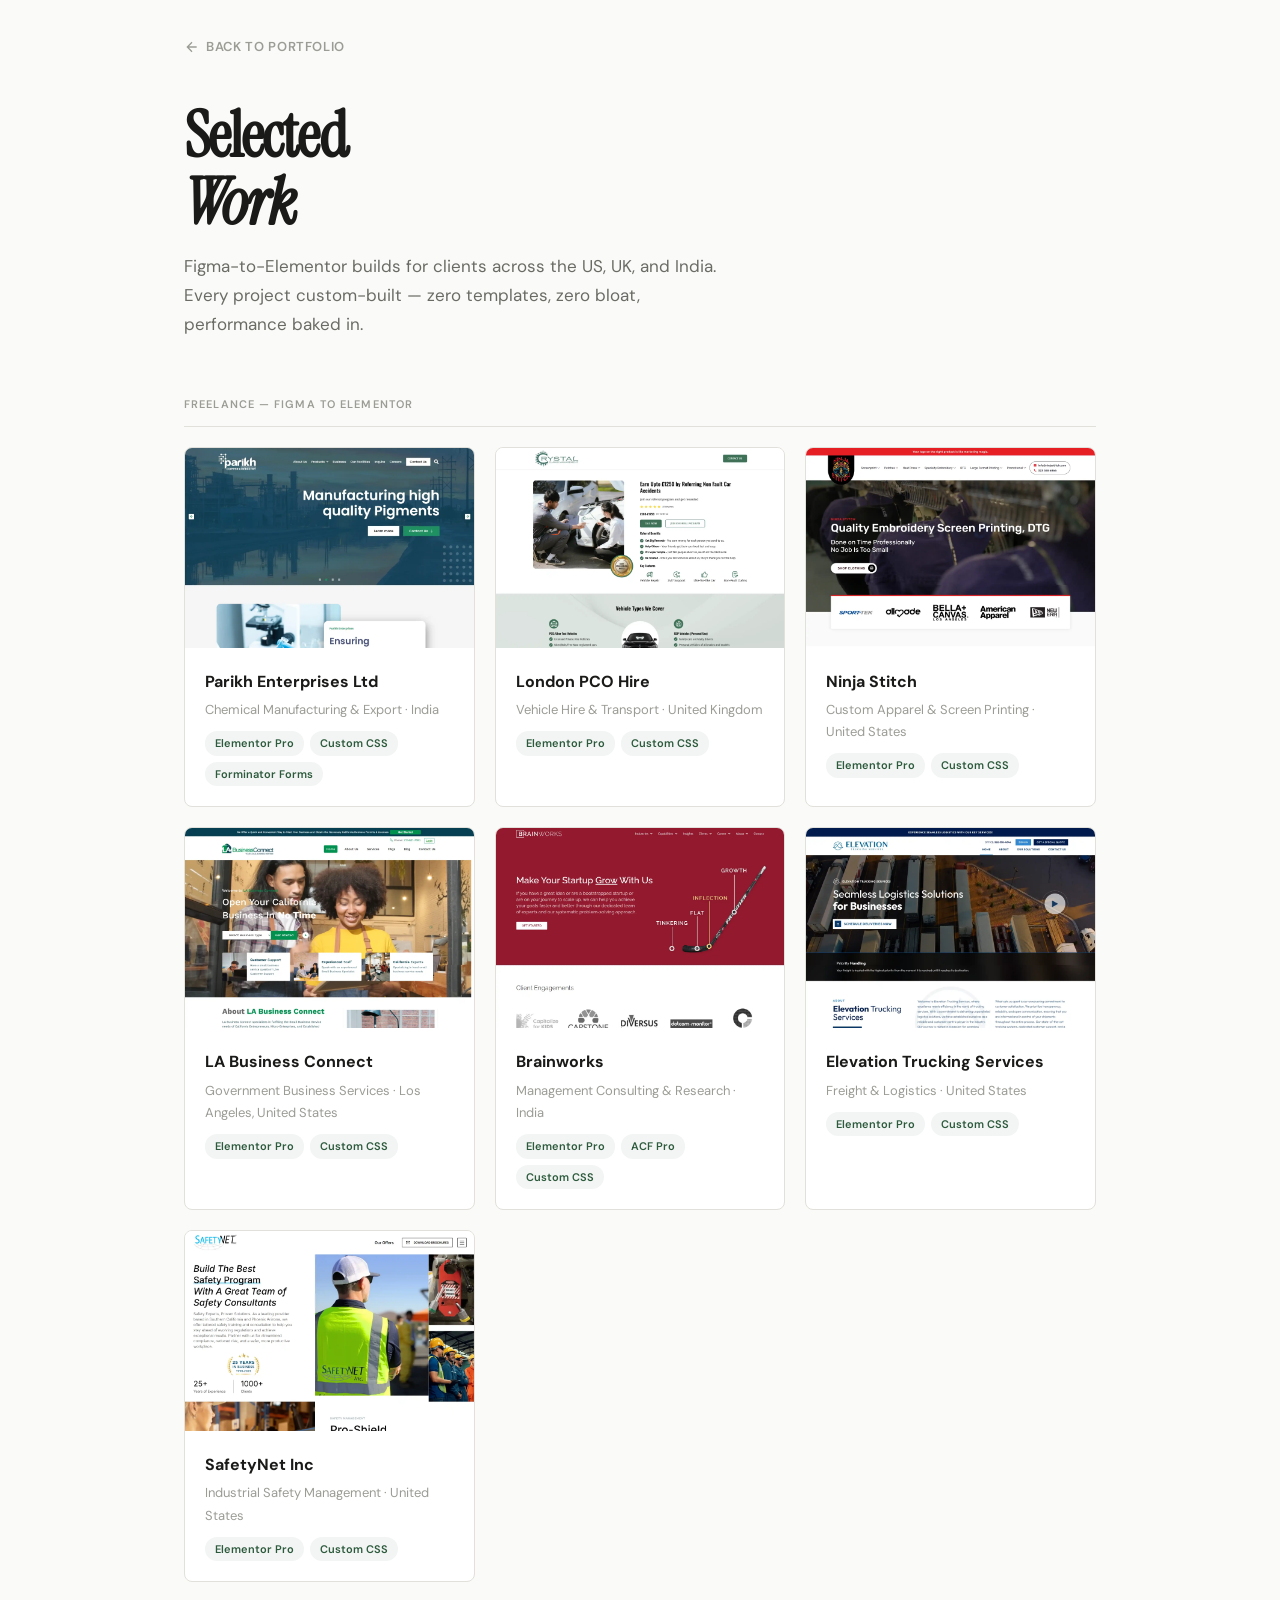
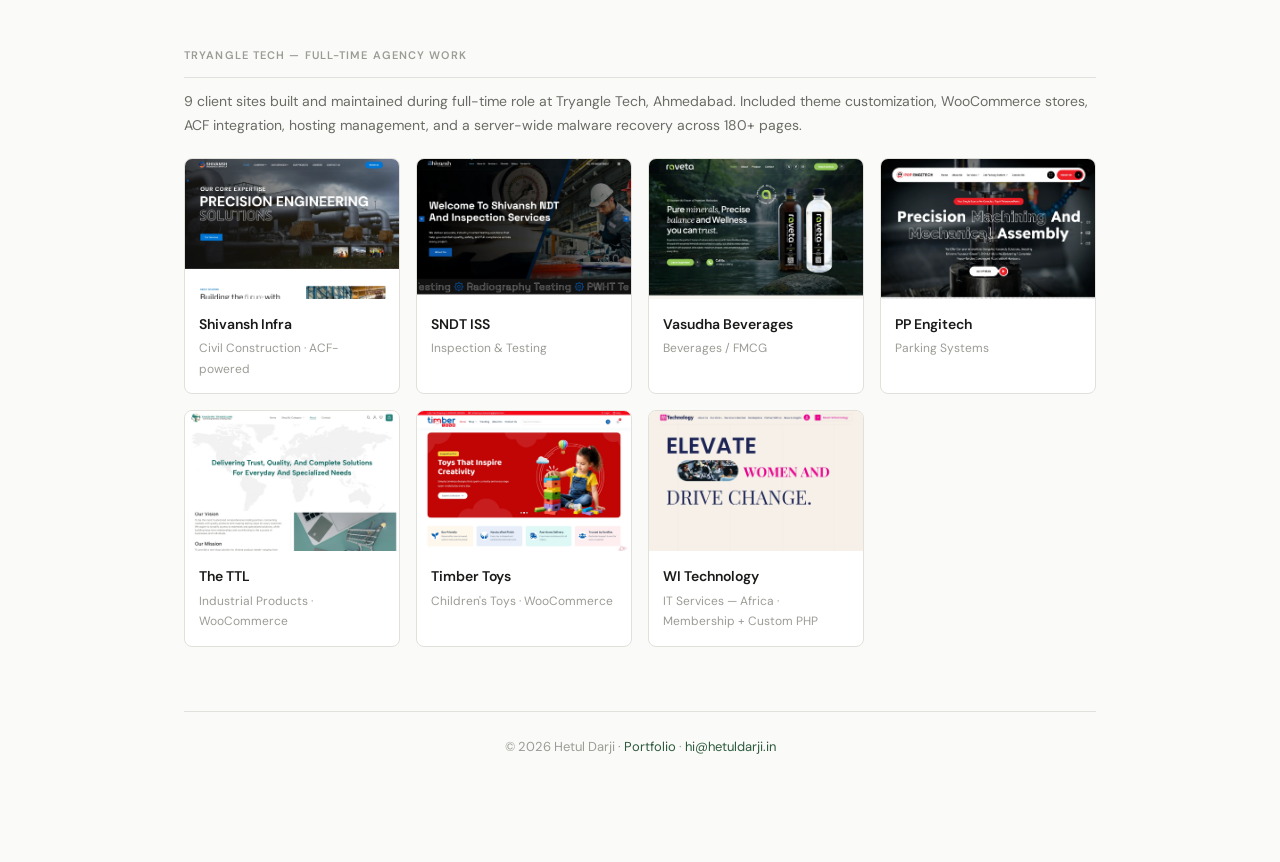
==== projects/index.html @ e4a406c5 "added projects" ====
<!DOCTYPE html>
<html lang="en">
<head>
<meta charset="UTF-8">
<meta name="viewport" content="width=device-width, initial-scale=1.0">
<title>Projects — Hetul Darji</title>
<link rel="preconnect" href="https://fonts.googleapis.com">
<link href="https://fonts.googleapis.com/css2?family=DM+Sans:wght@400;500;600;700&family=Instrument+Serif:ital@0;1&display=swap" rel="stylesheet">
<style>
*, *::before, *::after { margin: 0; padding: 0; box-sizing: border-box; }
:root {
  --bg: #FAFAF8; --surface: #FFFFFF; --ink: #1A1A18; --ink2: #3D3D3A;
  --ink3: #6B6B66; --ink4: #9C9C96; --accent: #2D5A3D;
  --accent-light: rgba(45,90,61,0.06); --border: #E2E0DA;
  --serif: 'Instrument Serif', Georgia, serif;
  --sans: 'DM Sans', system-ui, sans-serif;
}
html { scroll-behavior: smooth; }
body { font-family: var(--sans); font-size: 16px; line-height: 1.7; color: var(--ink2); background: var(--bg); -webkit-font-smoothing: antialiased; }
::selection { background: rgba(45,90,61,0.12); }
a { color: var(--accent); text-decoration: none; transition: opacity 0.2s; }
a:hover { opacity: 0.75; }
img { display: block; max-width: 100%; }

.wrapper { max-width: 960px; margin: 0 auto; padding: 24px 24px 80px; }
.back { display: inline-flex; align-items: center; gap: 6px; font-size: 13px; font-weight: 600; color: var(--ink4); letter-spacing: 0.05em; text-transform: uppercase; padding: 12px 0; transition: color 0.2s; }
.back:hover { color: var(--ink); opacity: 1; }
.back svg { width: 16px; height: 16px; }
.hero { margin: 32px 0 56px; }
.hero h1 { font-family: var(--serif); font-size: clamp(40px, 6vw, 64px); color: var(--ink); letter-spacing: -0.03em; line-height: 1.05; margin-bottom: 16px; }
.hero p { font-size: 17px; color: var(--ink3); max-width: 560px; line-height: 1.7; }
.section-label { font-size: 11px; font-weight: 600; color: var(--ink4); letter-spacing: 0.1em; text-transform: uppercase; margin-bottom: 20px; padding-bottom: 12px; border-bottom: 1px solid var(--border); }
.project-grid { display: grid; grid-template-columns: repeat(auto-fill, minmax(280px, 1fr)); gap: 20px; margin-bottom: 64px; }
.project-card { display: block; background: var(--surface); border: 1px solid var(--border); border-radius: 8px; overflow: hidden; transition: border-color 0.2s, box-shadow 0.3s, transform 0.3s; }
.project-card:hover { border-color: #ccc; box-shadow: 0 8px 30px rgba(0,0,0,0.06); transform: translateY(-3px); text-decoration: none; opacity: 1; }
.card-img { width: 100%; height: 200px; object-fit: cover; object-position: top; }
.card-body { padding: 20px; }
.card-title { font-weight: 700; font-size: 16px; color: var(--ink); margin-bottom: 4px; }
.card-industry { font-size: 13px; color: var(--ink4); margin-bottom: 10px; }
.card-tags { display: flex; flex-wrap: wrap; gap: 6px; }
.card-tag { font-size: 11px; font-weight: 600; padding: 3px 10px; border-radius: 12px; background: var(--accent-light); color: var(--accent); }
.tat-grid { display: grid; grid-template-columns: repeat(auto-fill, minmax(200px, 1fr)); gap: 16px; margin-bottom: 64px; }
.tat-card { display: block; background: var(--surface); border: 1px solid var(--border); border-radius: 8px; overflow: hidden; transition: border-color 0.2s, box-shadow 0.2s; }
.tat-card:hover { border-color: #ccc; box-shadow: 0 4px 16px rgba(0,0,0,0.05); text-decoration: none; opacity: 1; }
.tat-img { width: 100%; height: 140px; object-fit: cover; object-position: top; }
.tat-body { padding: 14px; }
.tat-title { font-weight: 600; font-size: 14px; color: var(--ink); margin-bottom: 2px; }
.tat-sub { font-size: 12px; color: var(--ink4); }
.footer-note { font-size: 13px; color: var(--ink4); padding: 24px 0; border-top: 1px solid var(--border); text-align: center; }
</style>
</head>
<body>
<div class="wrapper">
    <a href="/temporary-portfolio/" class="back"><svg viewBox="0 0 24 24" fill="none" stroke="currentColor" stroke-width="2"><path d="M19 12H5M12 19l-7-7 7-7"/></svg> Back to Portfolio</a>

    <div class="hero">
        <h1>Selected<br><em>Work</em></h1>
        <p>Figma-to-Elementor builds for clients across the US, UK, and India. Every project custom-built — zero templates, zero bloat, performance baked in.</p>
    </div>

    <div class="section-label">Freelance — Figma to Elementor</div>
    <div class="project-grid">
        <a href="parikh-enterprises/" class="project-card">
            <img src="images/parikhenterprisesltd-home.webp" alt="Parikh Enterprises Ltd" class="card-img" loading="lazy">
            <div class="card-body">
                <div class="card-title">Parikh Enterprises Ltd</div>
                <div class="card-industry">Chemical Manufacturing & Export · India</div>
                <div class="card-tags"><span class="card-tag">Elementor Pro</span><span class="card-tag">Custom CSS</span><span class="card-tag">Forminator Forms</span></div>
            </div>
        </a>
        <a href="london-pco-hire/" class="project-card">
            <img src="images/londonpcohire-wolverhampton-2.webp" alt="London PCO Hire" class="card-img" loading="lazy">
            <div class="card-body">
                <div class="card-title">London PCO Hire</div>
                <div class="card-industry">Vehicle Hire & Transport · United Kingdom</div>
                <div class="card-tags"><span class="card-tag">Elementor Pro</span><span class="card-tag">Custom CSS</span></div>
            </div>
        </a>
        <a href="ninja-stitch/" class="project-card">
            <img src="images/ninjastitch.webp" alt="Ninja Stitch" class="card-img" loading="lazy">
            <div class="card-body">
                <div class="card-title">Ninja Stitch</div>
                <div class="card-industry">Custom Apparel & Screen Printing · United States</div>
                <div class="card-tags"><span class="card-tag">Elementor Pro</span><span class="card-tag">Custom CSS</span></div>
            </div>
        </a>
        <a href="la-business-connect/" class="project-card">
            <img src="images/labusinessconnect.webp" alt="LA Business Connect" class="card-img" loading="lazy">
            <div class="card-body">
                <div class="card-title">LA Business Connect</div>
                <div class="card-industry">Government Business Services · Los Angeles, United States</div>
                <div class="card-tags"><span class="card-tag">Elementor Pro</span><span class="card-tag">Custom CSS</span></div>
            </div>
        </a>
        <a href="brainworks/" class="project-card">
            <img src="images/brainworks-home.webp" alt="Brainworks" class="card-img" loading="lazy">
            <div class="card-body">
                <div class="card-title">Brainworks</div>
                <div class="card-industry">Management Consulting & Research · India</div>
                <div class="card-tags"><span class="card-tag">Elementor Pro</span><span class="card-tag">ACF Pro</span><span class="card-tag">Custom CSS</span></div>
            </div>
        </a>
        <a href="elevation-trucking/" class="project-card">
            <img src="images/elevationtrucking-home.webp" alt="Elevation Trucking Services" class="card-img" loading="lazy">
            <div class="card-body">
                <div class="card-title">Elevation Trucking Services</div>
                <div class="card-industry">Freight & Logistics · United States</div>
                <div class="card-tags"><span class="card-tag">Elementor Pro</span><span class="card-tag">Custom CSS</span></div>
            </div>
        </a>
        <a href="safetynet-inc/" class="project-card">
            <img src="images/safetynetinc.webp" alt="SafetyNet Inc" class="card-img" loading="lazy">
            <div class="card-body">
                <div class="card-title">SafetyNet Inc</div>
                <div class="card-industry">Industrial Safety Management · United States</div>
                <div class="card-tags"><span class="card-tag">Elementor Pro</span><span class="card-tag">Custom CSS</span></div>
            </div>
        </a>
    </div>

    <div class="section-label">Tryangle Tech — Full-Time Agency Work</div>
    <p style="font-size:14px;color:var(--ink3);margin:-8px 0 20px;line-height:1.7;">9 client sites built and maintained during full-time role at Tryangle Tech, Ahmedabad. Included theme customization, WooCommerce stores, ACF integration, hosting management, and a server-wide malware recovery across 180+ pages.</p>
    <div class="tat-grid">
        <a href="https://shivanshinfra.in" target="_blank" class="tat-card">
            <img src="images/screencapture-shivanshinfra-in-2026-04-09-00_57_26.webp" alt="Shivansh Infra" class="tat-img" loading="lazy">
            <div class="tat-body">
                <div class="tat-title">Shivansh Infra</div>
                <div class="tat-sub">Civil Construction · ACF-powered</div>
            </div>
        </a>
        <a href="https://sndtiss.co.in" target="_blank" class="tat-card">
            <img src="images/screencapture-sndtiss-co-in-2026-04-09-00_55_59.webp" alt="SNDT ISS" class="tat-img" loading="lazy">
            <div class="tat-body">
                <div class="tat-title">SNDT ISS</div>
                <div class="tat-sub">Inspection & Testing</div>
            </div>
        </a>
        <a href="https://vasudhabeverages.com" target="_blank" class="tat-card">
            <img src="images/screencapture-vasudhabeverages-2026-04-09-00_54_49.webp" alt="Vasudha Beverages" class="tat-img" loading="lazy">
            <div class="tat-body">
                <div class="tat-title">Vasudha Beverages</div>
                <div class="tat-sub">Beverages / FMCG</div>
            </div>
        </a>
        <a href="https://ppengitech.com" target="_blank" class="tat-card">
            <img src="images/ppengitech.com_.webp" alt="PP Engitech" class="tat-img" loading="lazy">
            <div class="tat-body">
                <div class="tat-title">PP Engitech</div>
                <div class="tat-sub">Parking Systems</div>
            </div>
        </a>
        <a href="https://thettl.co.in" target="_blank" class="tat-card">
            <img src="images/screencapture-thettl-co-in-about-us-2026-04-09-00_50_08.webp" alt="The TTL" class="tat-img" loading="lazy">
            <div class="tat-body">
                <div class="tat-title">The TTL</div>
                <div class="tat-sub">Industrial Products · WooCommerce</div>
            </div>
        </a>
        <a href="https://timbertoys.in" target="_blank" class="tat-card">
            <img src="images/screencapture-timbertoys-in-2026-04-09-00_45_43.webp" alt="Timber Toys" class="tat-img" loading="lazy">
            <div class="tat-body">
                <div class="tat-title">Timber Toys</div>
                <div class="tat-sub">Children's Toys · WooCommerce</div>
            </div>
        </a>
        <a href="https://witechnology.africa" target="_blank" class="tat-card">
            <img src="images/witechnology.africa_.webp" alt="WI Technology" class="tat-img" loading="lazy">
            <div class="tat-body">
                <div class="tat-title">WI Technology</div>
                <div class="tat-sub">IT Services — Africa · Membership + Custom PHP</div>
            </div>
        </a>
    </div>

    <div class="footer-note">© 2026 Hetul Darji · <a href="/temporary-portfolio/">Portfolio</a> · <a href="mailto:hi@hetuldarji.in">hi@hetuldarji.in</a></div>
</div>
</body>
</html>
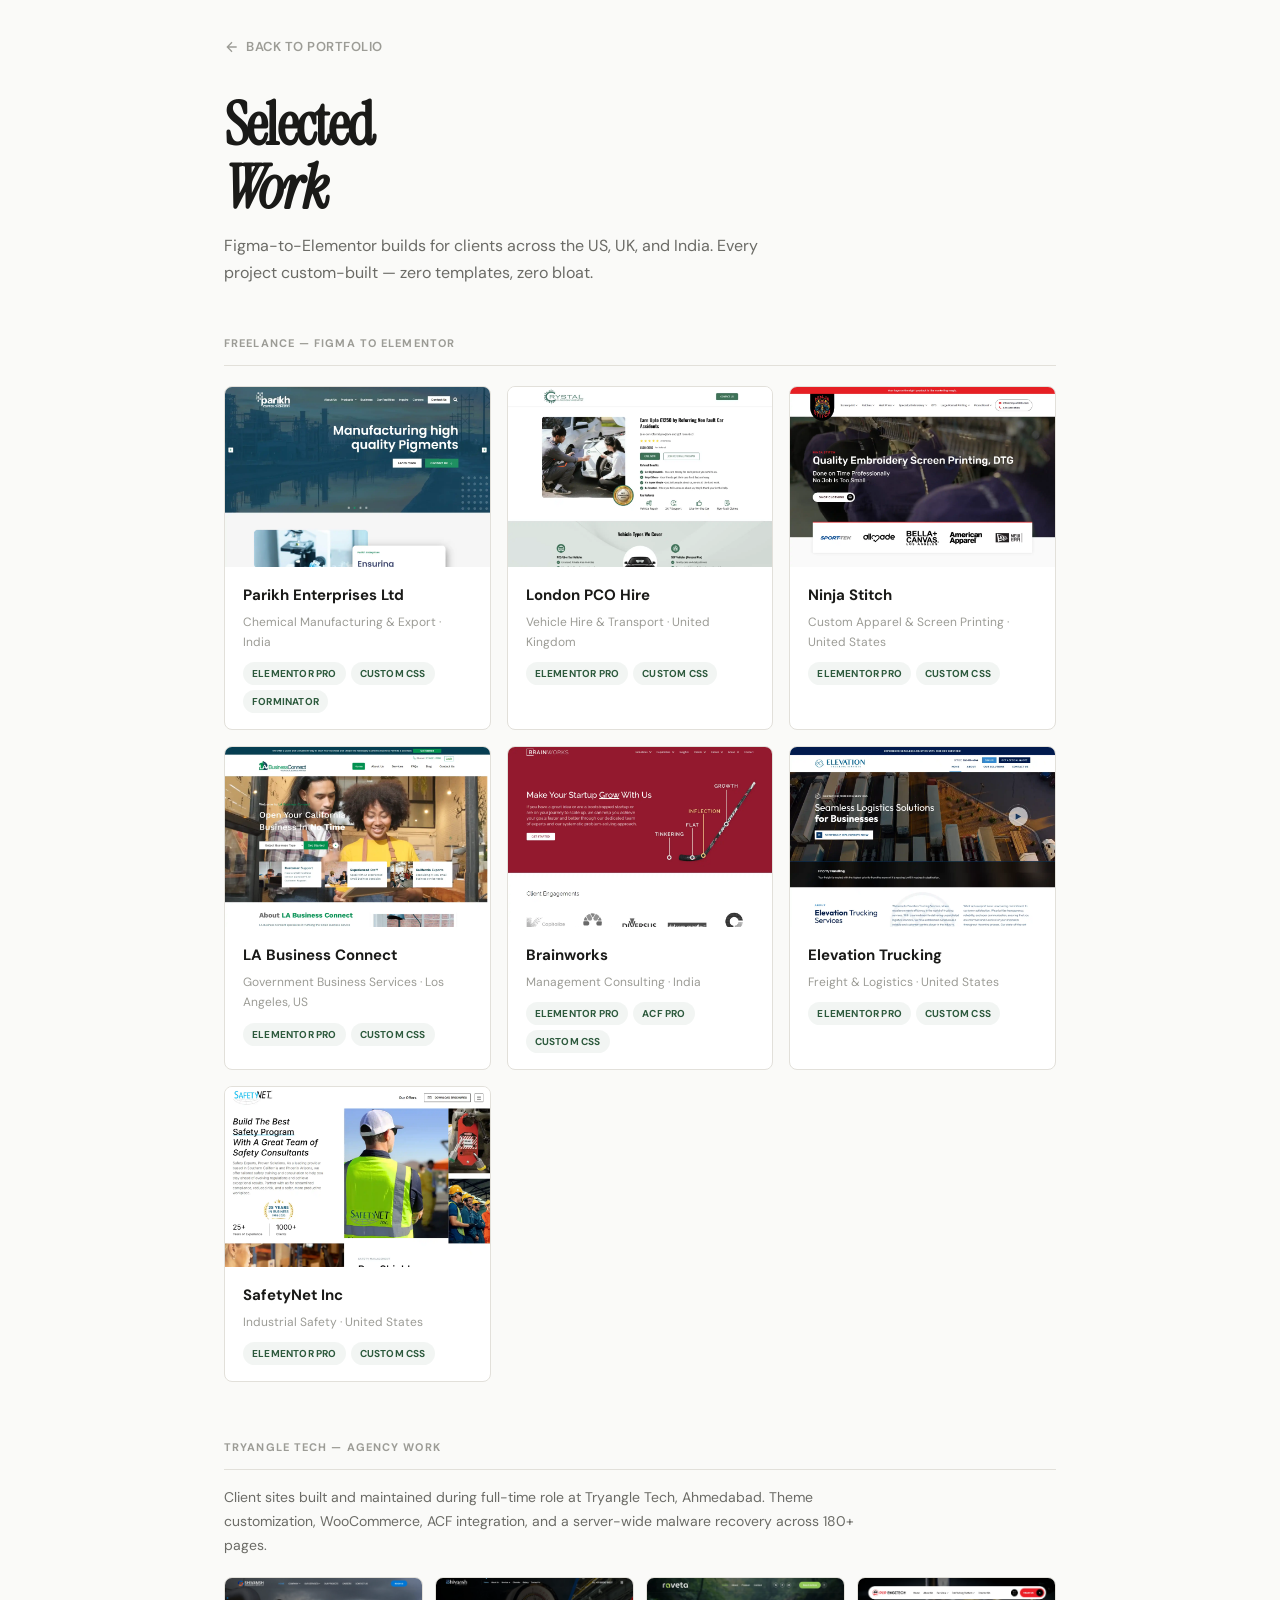
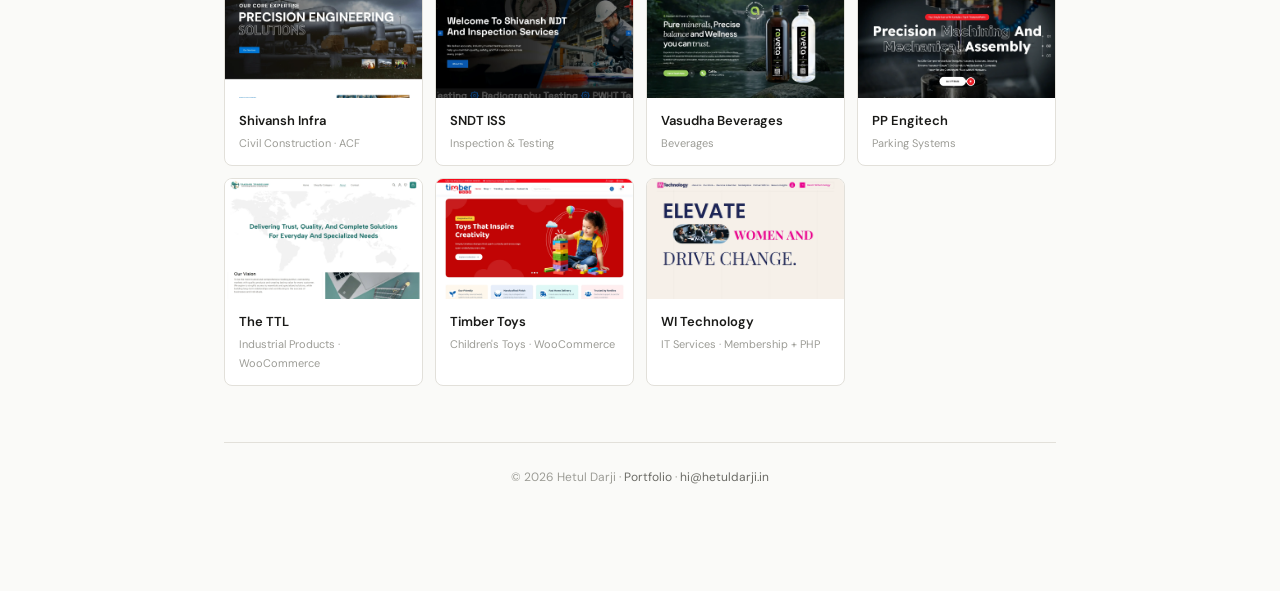
==== commit 2cbe922b: "new add projects" ====
--- a/projects/index.html
+++ b/projects/index.html
@@ -6,6 +6,7 @@
 <title>Projects — Hetul Darji</title>
 <link rel="preconnect" href="https://fonts.googleapis.com">
 <link href="https://fonts.googleapis.com/css2?family=DM+Sans:wght@400;500;600;700&family=Instrument+Serif:ital@0;1&display=swap" rel="stylesheet">
+
 <style>
 *, *::before, *::after { margin: 0; padding: 0; box-sizing: border-box; }
 :root {
@@ -14,165 +15,167 @@
   --accent-light: rgba(45,90,61,0.06); --border: #E2E0DA;
   --serif: 'Instrument Serif', Georgia, serif;
   --sans: 'DM Sans', system-ui, sans-serif;
+  --radius: 8px;
 }
 html { scroll-behavior: smooth; }
 body { font-family: var(--sans); font-size: 16px; line-height: 1.7; color: var(--ink2); background: var(--bg); -webkit-font-smoothing: antialiased; }
 ::selection { background: rgba(45,90,61,0.12); }
-a { color: var(--accent); text-decoration: none; transition: opacity 0.2s; }
-a:hover { opacity: 0.75; }
+a { color: var(--accent); text-decoration: none; }
 img { display: block; max-width: 100%; }
+.wrapper { max-width: 880px; margin: 0 auto; padding: 24px 24px 80px; }
+.back { display: inline-flex; align-items: center; gap: 6px; font-size: 13px; font-weight: 600; color: var(--ink4); letter-spacing: 0.04em; text-transform: uppercase; padding: 12px 0; transition: color 0.2s; }
+.back:hover { color: var(--ink); }
 
-.wrapper { max-width: 960px; margin: 0 auto; padding: 24px 24px 80px; }
-.back { display: inline-flex; align-items: center; gap: 6px; font-size: 13px; font-weight: 600; color: var(--ink4); letter-spacing: 0.05em; text-transform: uppercase; padding: 12px 0; transition: color 0.2s; }
-.back:hover { color: var(--ink); opacity: 1; }
-.back svg { width: 16px; height: 16px; }
-.hero { margin: 32px 0 56px; }
-.hero h1 { font-family: var(--serif); font-size: clamp(40px, 6vw, 64px); color: var(--ink); letter-spacing: -0.03em; line-height: 1.05; margin-bottom: 16px; }
-.hero p { font-size: 17px; color: var(--ink3); max-width: 560px; line-height: 1.7; }
-.section-label { font-size: 11px; font-weight: 600; color: var(--ink4); letter-spacing: 0.1em; text-transform: uppercase; margin-bottom: 20px; padding-bottom: 12px; border-bottom: 1px solid var(--border); }
-.project-grid { display: grid; grid-template-columns: repeat(auto-fill, minmax(280px, 1fr)); gap: 20px; margin-bottom: 64px; }
-.project-card { display: block; background: var(--surface); border: 1px solid var(--border); border-radius: 8px; overflow: hidden; transition: border-color 0.2s, box-shadow 0.3s, transform 0.3s; }
-.project-card:hover { border-color: #ccc; box-shadow: 0 8px 30px rgba(0,0,0,0.06); transform: translateY(-3px); text-decoration: none; opacity: 1; }
-.card-img { width: 100%; height: 200px; object-fit: cover; object-position: top; }
-.card-body { padding: 20px; }
-.card-title { font-weight: 700; font-size: 16px; color: var(--ink); margin-bottom: 4px; }
-.card-industry { font-size: 13px; color: var(--ink4); margin-bottom: 10px; }
-.card-tags { display: flex; flex-wrap: wrap; gap: 6px; }
-.card-tag { font-size: 11px; font-weight: 600; padding: 3px 10px; border-radius: 12px; background: var(--accent-light); color: var(--accent); }
-.tat-grid { display: grid; grid-template-columns: repeat(auto-fill, minmax(200px, 1fr)); gap: 16px; margin-bottom: 64px; }
-.tat-card { display: block; background: var(--surface); border: 1px solid var(--border); border-radius: 8px; overflow: hidden; transition: border-color 0.2s, box-shadow 0.2s; }
-.tat-card:hover { border-color: #ccc; box-shadow: 0 4px 16px rgba(0,0,0,0.05); text-decoration: none; opacity: 1; }
-.tat-img { width: 100%; height: 140px; object-fit: cover; object-position: top; }
-.tat-body { padding: 14px; }
-.tat-title { font-weight: 600; font-size: 14px; color: var(--ink); margin-bottom: 2px; }
-.tat-sub { font-size: 12px; color: var(--ink4); }
-.footer-note { font-size: 13px; color: var(--ink4); padding: 24px 0; border-top: 1px solid var(--border); text-align: center; }
+.hero { margin: 24px 0 48px; }
+.hero h1 { font-family: var(--serif); font-size: clamp(36px, 6vw, 60px); color: var(--ink); letter-spacing: -0.03em; line-height: 1.05; margin-bottom: 12px; }
+.hero h1 em { font-style: italic; }
+.hero p { font-size: 16px; color: var(--ink3); max-width: 540px; line-height: 1.7; }
+.section-label { font-size: 11px; font-weight: 700; color: var(--ink4); letter-spacing: 0.1em; text-transform: uppercase; margin-bottom: 20px; padding-bottom: 12px; border-bottom: 1px solid var(--border); }
+.project-grid { display: grid; grid-template-columns: repeat(auto-fill, minmax(260px, 1fr)); gap: 16px; margin-bottom: 56px; }
+.pcard { display: block; background: var(--surface); border: 1px solid var(--border); border-radius: var(--radius); overflow: hidden; transition: box-shadow 0.3s, transform 0.3s, border-color 0.2s; }
+.pcard:hover { border-color: #ccc; box-shadow: 0 8px 30px rgba(0,0,0,0.06); transform: translateY(-3px); }
+.pcard-img { width: 100%; height: 180px; object-fit: cover; object-position: top; }
+.pcard-body { padding: 16px 18px; }
+.pcard-title { font-weight: 700; font-size: 15px; color: var(--ink); margin-bottom: 3px; }
+.pcard-sub { font-size: 12px; color: var(--ink4); margin-bottom: 10px; }
+.pcard-tags { display: flex; flex-wrap: wrap; gap: 5px; }
+.pcard-tag { font-size: 10px; font-weight: 700; padding: 3px 9px; border-radius: 12px; background: var(--accent-light); color: var(--accent); text-transform: uppercase; letter-spacing: 0.02em; }
+.tat-intro { font-size: 14px; color: var(--ink3); margin: -4px 0 20px; line-height: 1.7; max-width: 640px; }
+.tat-grid { display: grid; grid-template-columns: repeat(auto-fill, minmax(180px, 1fr)); gap: 12px; margin-bottom: 56px; }
+.tcard { display: block; background: var(--surface); border: 1px solid var(--border); border-radius: var(--radius); overflow: hidden; transition: box-shadow 0.2s, border-color 0.2s; }
+.tcard:hover { border-color: #ccc; box-shadow: 0 4px 16px rgba(0,0,0,0.05); }
+.tcard-img { width: 100%; height: 120px; object-fit: cover; object-position: top; }
+.tcard-body { padding: 12px 14px; }
+.tcard-title { font-weight: 600; font-size: 13px; color: var(--ink); margin-bottom: 2px; }
+.tcard-sub { font-size: 11px; color: var(--ink4); }
+.pg-footer { text-align: center; padding: 24px 0; border-top: 1px solid var(--border); font-size: 12px; color: var(--ink4); margin-top: 24px; }
+.pg-footer a { color: var(--ink3); }
 </style>
 </head>
 <body>
 <div class="wrapper">
-    <a href="/temporary-portfolio/" class="back"><svg viewBox="0 0 24 24" fill="none" stroke="currentColor" stroke-width="2"><path d="M19 12H5M12 19l-7-7 7-7"/></svg> Back to Portfolio</a>
+  <a href="/temporary-portfolio/" class="back"><svg viewBox="0 0 24 24" fill="none" stroke="currentColor" stroke-width="2" style="width:16px;height:16px;"><path d="M19 12H5M12 19l-7-7 7-7"/></svg> Back to Portfolio</a>
 
-    <div class="hero">
-        <h1>Selected<br><em>Work</em></h1>
-        <p>Figma-to-Elementor builds for clients across the US, UK, and India. Every project custom-built — zero templates, zero bloat, performance baked in.</p>
-    </div>
+  <div class="hero">
+    <h1>Selected<br><em>Work</em></h1>
+    <p>Figma-to-Elementor builds for clients across the US, UK, and India. Every project custom-built — zero templates, zero bloat.</p>
+  </div>
 
-    <div class="section-label">Freelance — Figma to Elementor</div>
-    <div class="project-grid">
-        <a href="parikh-enterprises/" class="project-card">
-            <img src="images/parikhenterprisesltd-home.webp" alt="Parikh Enterprises Ltd" class="card-img" loading="lazy">
-            <div class="card-body">
-                <div class="card-title">Parikh Enterprises Ltd</div>
-                <div class="card-industry">Chemical Manufacturing & Export · India</div>
-                <div class="card-tags"><span class="card-tag">Elementor Pro</span><span class="card-tag">Custom CSS</span><span class="card-tag">Forminator Forms</span></div>
-            </div>
-        </a>
-        <a href="london-pco-hire/" class="project-card">
-            <img src="images/londonpcohire-wolverhampton-2.webp" alt="London PCO Hire" class="card-img" loading="lazy">
-            <div class="card-body">
-                <div class="card-title">London PCO Hire</div>
-                <div class="card-industry">Vehicle Hire & Transport · United Kingdom</div>
-                <div class="card-tags"><span class="card-tag">Elementor Pro</span><span class="card-tag">Custom CSS</span></div>
-            </div>
-        </a>
-        <a href="ninja-stitch/" class="project-card">
-            <img src="images/ninjastitch.webp" alt="Ninja Stitch" class="card-img" loading="lazy">
-            <div class="card-body">
-                <div class="card-title">Ninja Stitch</div>
-                <div class="card-industry">Custom Apparel & Screen Printing · United States</div>
-                <div class="card-tags"><span class="card-tag">Elementor Pro</span><span class="card-tag">Custom CSS</span></div>
-            </div>
-        </a>
-        <a href="la-business-connect/" class="project-card">
-            <img src="images/labusinessconnect.webp" alt="LA Business Connect" class="card-img" loading="lazy">
-            <div class="card-body">
-                <div class="card-title">LA Business Connect</div>
-                <div class="card-industry">Government Business Services · Los Angeles, United States</div>
-                <div class="card-tags"><span class="card-tag">Elementor Pro</span><span class="card-tag">Custom CSS</span></div>
-            </div>
-        </a>
-        <a href="brainworks/" class="project-card">
-            <img src="images/brainworks-home.webp" alt="Brainworks" class="card-img" loading="lazy">
-            <div class="card-body">
-                <div class="card-title">Brainworks</div>
-                <div class="card-industry">Management Consulting & Research · India</div>
-                <div class="card-tags"><span class="card-tag">Elementor Pro</span><span class="card-tag">ACF Pro</span><span class="card-tag">Custom CSS</span></div>
-            </div>
-        </a>
-        <a href="elevation-trucking/" class="project-card">
-            <img src="images/elevationtrucking-home.webp" alt="Elevation Trucking Services" class="card-img" loading="lazy">
-            <div class="card-body">
-                <div class="card-title">Elevation Trucking Services</div>
-                <div class="card-industry">Freight & Logistics · United States</div>
-                <div class="card-tags"><span class="card-tag">Elementor Pro</span><span class="card-tag">Custom CSS</span></div>
-            </div>
-        </a>
-        <a href="safetynet-inc/" class="project-card">
-            <img src="images/safetynetinc.webp" alt="SafetyNet Inc" class="card-img" loading="lazy">
-            <div class="card-body">
-                <div class="card-title">SafetyNet Inc</div>
-                <div class="card-industry">Industrial Safety Management · United States</div>
-                <div class="card-tags"><span class="card-tag">Elementor Pro</span><span class="card-tag">Custom CSS</span></div>
-            </div>
-        </a>
-    </div>
+  <div class="section-label">Freelance — Figma to Elementor</div>
+  <div class="project-grid">
+    <a href="parikh-enterprises/" class="pcard">
+      <img src="images/parikhenterprisesltd-home.webp" alt="Parikh Enterprises Ltd" class="pcard-img" loading="lazy">
+      <div class="pcard-body">
+        <div class="pcard-title">Parikh Enterprises Ltd</div>
+        <div class="pcard-sub">Chemical Manufacturing & Export · India</div>
+        <div class="pcard-tags"><span class="pcard-tag">Elementor Pro</span><span class="pcard-tag">Custom CSS</span><span class="pcard-tag">Forminator</span></div>
+      </div>
+    </a>
+    <a href="london-pco-hire/" class="pcard">
+      <img src="images/londonpcohire-wolverhampton-2.webp" alt="London PCO Hire" class="pcard-img" loading="lazy">
+      <div class="pcard-body">
+        <div class="pcard-title">London PCO Hire</div>
+        <div class="pcard-sub">Vehicle Hire & Transport · United Kingdom</div>
+        <div class="pcard-tags"><span class="pcard-tag">Elementor Pro</span><span class="pcard-tag">Custom CSS</span></div>
+      </div>
+    </a>
+    <a href="ninja-stitch/" class="pcard">
+      <img src="images/ninjastitch.webp" alt="Ninja Stitch" class="pcard-img" loading="lazy">
+      <div class="pcard-body">
+        <div class="pcard-title">Ninja Stitch</div>
+        <div class="pcard-sub">Custom Apparel & Screen Printing · United States</div>
+        <div class="pcard-tags"><span class="pcard-tag">Elementor Pro</span><span class="pcard-tag">Custom CSS</span></div>
+      </div>
+    </a>
+    <a href="la-business-connect/" class="pcard">
+      <img src="images/labusinessconnect.webp" alt="LA Business Connect" class="pcard-img" loading="lazy">
+      <div class="pcard-body">
+        <div class="pcard-title">LA Business Connect</div>
+        <div class="pcard-sub">Government Business Services · Los Angeles, US</div>
+        <div class="pcard-tags"><span class="pcard-tag">Elementor Pro</span><span class="pcard-tag">Custom CSS</span></div>
+      </div>
+    </a>
+    <a href="brainworks/" class="pcard">
+      <img src="images/brainworks-home.webp" alt="Brainworks" class="pcard-img" loading="lazy">
+      <div class="pcard-body">
+        <div class="pcard-title">Brainworks</div>
+        <div class="pcard-sub">Management Consulting · India</div>
+        <div class="pcard-tags"><span class="pcard-tag">Elementor Pro</span><span class="pcard-tag">ACF Pro</span><span class="pcard-tag">Custom CSS</span></div>
+      </div>
+    </a>
+    <a href="elevation-trucking/" class="pcard">
+      <img src="images/elevationtrucking-home.webp" alt="Elevation Trucking" class="pcard-img" loading="lazy">
+      <div class="pcard-body">
+        <div class="pcard-title">Elevation Trucking</div>
+        <div class="pcard-sub">Freight & Logistics · United States</div>
+        <div class="pcard-tags"><span class="pcard-tag">Elementor Pro</span><span class="pcard-tag">Custom CSS</span></div>
+      </div>
+    </a>
+    <a href="safetynet-inc/" class="pcard">
+      <img src="images/safetynetinc.webp" alt="SafetyNet Inc" class="pcard-img" loading="lazy">
+      <div class="pcard-body">
+        <div class="pcard-title">SafetyNet Inc</div>
+        <div class="pcard-sub">Industrial Safety · United States</div>
+        <div class="pcard-tags"><span class="pcard-tag">Elementor Pro</span><span class="pcard-tag">Custom CSS</span></div>
+      </div>
+    </a>
+  </div>
 
-    <div class="section-label">Tryangle Tech — Full-Time Agency Work</div>
-    <p style="font-size:14px;color:var(--ink3);margin:-8px 0 20px;line-height:1.7;">9 client sites built and maintained during full-time role at Tryangle Tech, Ahmedabad. Included theme customization, WooCommerce stores, ACF integration, hosting management, and a server-wide malware recovery across 180+ pages.</p>
-    <div class="tat-grid">
-        <a href="https://shivanshinfra.in" target="_blank" class="tat-card">
-            <img src="images/screencapture-shivanshinfra-in-2026-04-09-00_57_26.webp" alt="Shivansh Infra" class="tat-img" loading="lazy">
-            <div class="tat-body">
-                <div class="tat-title">Shivansh Infra</div>
-                <div class="tat-sub">Civil Construction · ACF-powered</div>
-            </div>
-        </a>
-        <a href="https://sndtiss.co.in" target="_blank" class="tat-card">
-            <img src="images/screencapture-sndtiss-co-in-2026-04-09-00_55_59.webp" alt="SNDT ISS" class="tat-img" loading="lazy">
-            <div class="tat-body">
-                <div class="tat-title">SNDT ISS</div>
-                <div class="tat-sub">Inspection & Testing</div>
-            </div>
-        </a>
-        <a href="https://vasudhabeverages.com" target="_blank" class="tat-card">
-            <img src="images/screencapture-vasudhabeverages-2026-04-09-00_54_49.webp" alt="Vasudha Beverages" class="tat-img" loading="lazy">
-            <div class="tat-body">
-                <div class="tat-title">Vasudha Beverages</div>
-                <div class="tat-sub">Beverages / FMCG</div>
-            </div>
-        </a>
-        <a href="https://ppengitech.com" target="_blank" class="tat-card">
-            <img src="images/ppengitech.com_.webp" alt="PP Engitech" class="tat-img" loading="lazy">
-            <div class="tat-body">
-                <div class="tat-title">PP Engitech</div>
-                <div class="tat-sub">Parking Systems</div>
-            </div>
-        </a>
-        <a href="https://thettl.co.in" target="_blank" class="tat-card">
-            <img src="images/screencapture-thettl-co-in-about-us-2026-04-09-00_50_08.webp" alt="The TTL" class="tat-img" loading="lazy">
-            <div class="tat-body">
-                <div class="tat-title">The TTL</div>
-                <div class="tat-sub">Industrial Products · WooCommerce</div>
-            </div>
-        </a>
-        <a href="https://timbertoys.in" target="_blank" class="tat-card">
-            <img src="images/screencapture-timbertoys-in-2026-04-09-00_45_43.webp" alt="Timber Toys" class="tat-img" loading="lazy">
-            <div class="tat-body">
-                <div class="tat-title">Timber Toys</div>
-                <div class="tat-sub">Children's Toys · WooCommerce</div>
-            </div>
-        </a>
-        <a href="https://witechnology.africa" target="_blank" class="tat-card">
-            <img src="images/witechnology.africa_.webp" alt="WI Technology" class="tat-img" loading="lazy">
-            <div class="tat-body">
-                <div class="tat-title">WI Technology</div>
-                <div class="tat-sub">IT Services — Africa · Membership + Custom PHP</div>
-            </div>
-        </a>
-    </div>
+  <div class="section-label">Tryangle Tech — Agency Work</div>
+  <p class="tat-intro">Client sites built and maintained during full-time role at Tryangle Tech, Ahmedabad. Theme customization, WooCommerce, ACF integration, and a server-wide malware recovery across 180+ pages.</p>
+  <div class="tat-grid">
+    <a href="https://shivanshinfra.in" target="_blank" class="tcard">
+      <img src="images/screencapture-shivanshinfra-in-2026-04-09-00_57_26.webp" alt="Shivansh Infra" class="tcard-img" loading="lazy">
+      <div class="tcard-body">
+        <div class="tcard-title">Shivansh Infra</div>
+        <div class="tcard-sub">Civil Construction · ACF</div>
+      </div>
+    </a>
+    <a href="https://sndtiss.co.in" target="_blank" class="tcard">
+      <img src="images/screencapture-sndtiss-co-in-2026-04-09-00_55_59.webp" alt="SNDT ISS" class="tcard-img" loading="lazy">
+      <div class="tcard-body">
+        <div class="tcard-title">SNDT ISS</div>
+        <div class="tcard-sub">Inspection & Testing</div>
+      </div>
+    </a>
+    <a href="https://vasudhabeverages.com" target="_blank" class="tcard">
+      <img src="images/screencapture-vasudhabeverages-2026-04-09-00_54_49.webp" alt="Vasudha Beverages" class="tcard-img" loading="lazy">
+      <div class="tcard-body">
+        <div class="tcard-title">Vasudha Beverages</div>
+        <div class="tcard-sub">Beverages</div>
+      </div>
+    </a>
+    <a href="https://ppengitech.com" target="_blank" class="tcard">
+      <img src="images/ppengitech.com_.webp" alt="PP Engitech" class="tcard-img" loading="lazy">
+      <div class="tcard-body">
+        <div class="tcard-title">PP Engitech</div>
+        <div class="tcard-sub">Parking Systems</div>
+      </div>
+    </a>
+    <a href="https://thettl.co.in" target="_blank" class="tcard">
+      <img src="images/screencapture-thettl-co-in-about-us-2026-04-09-00_50_08.webp" alt="The TTL" class="tcard-img" loading="lazy">
+      <div class="tcard-body">
+        <div class="tcard-title">The TTL</div>
+        <div class="tcard-sub">Industrial Products · WooCommerce</div>
+      </div>
+    </a>
+    <a href="https://timbertoys.in" target="_blank" class="tcard">
+      <img src="images/screencapture-timbertoys-in-2026-04-09-00_45_43.webp" alt="Timber Toys" class="tcard-img" loading="lazy">
+      <div class="tcard-body">
+        <div class="tcard-title">Timber Toys</div>
+        <div class="tcard-sub">Children's Toys · WooCommerce</div>
+      </div>
+    </a>
+    <a href="https://witechnology.africa" target="_blank" class="tcard">
+      <img src="images/witechnology.africa_.webp" alt="WI Technology" class="tcard-img" loading="lazy">
+      <div class="tcard-body">
+        <div class="tcard-title">WI Technology</div>
+        <div class="tcard-sub">IT Services · Membership + PHP</div>
+      </div>
+    </a>
+  </div>
 
-    <div class="footer-note">© 2026 Hetul Darji · <a href="/temporary-portfolio/">Portfolio</a> · <a href="mailto:hi@hetuldarji.in">hi@hetuldarji.in</a></div>
+  <div class="pg-footer">© 2026 Hetul Darji · <a href="/temporary-portfolio/">Portfolio</a> · <a href="mailto:hi@hetuldarji.in">hi@hetuldarji.in</a></div>
 </div>
 </body>
 </html>
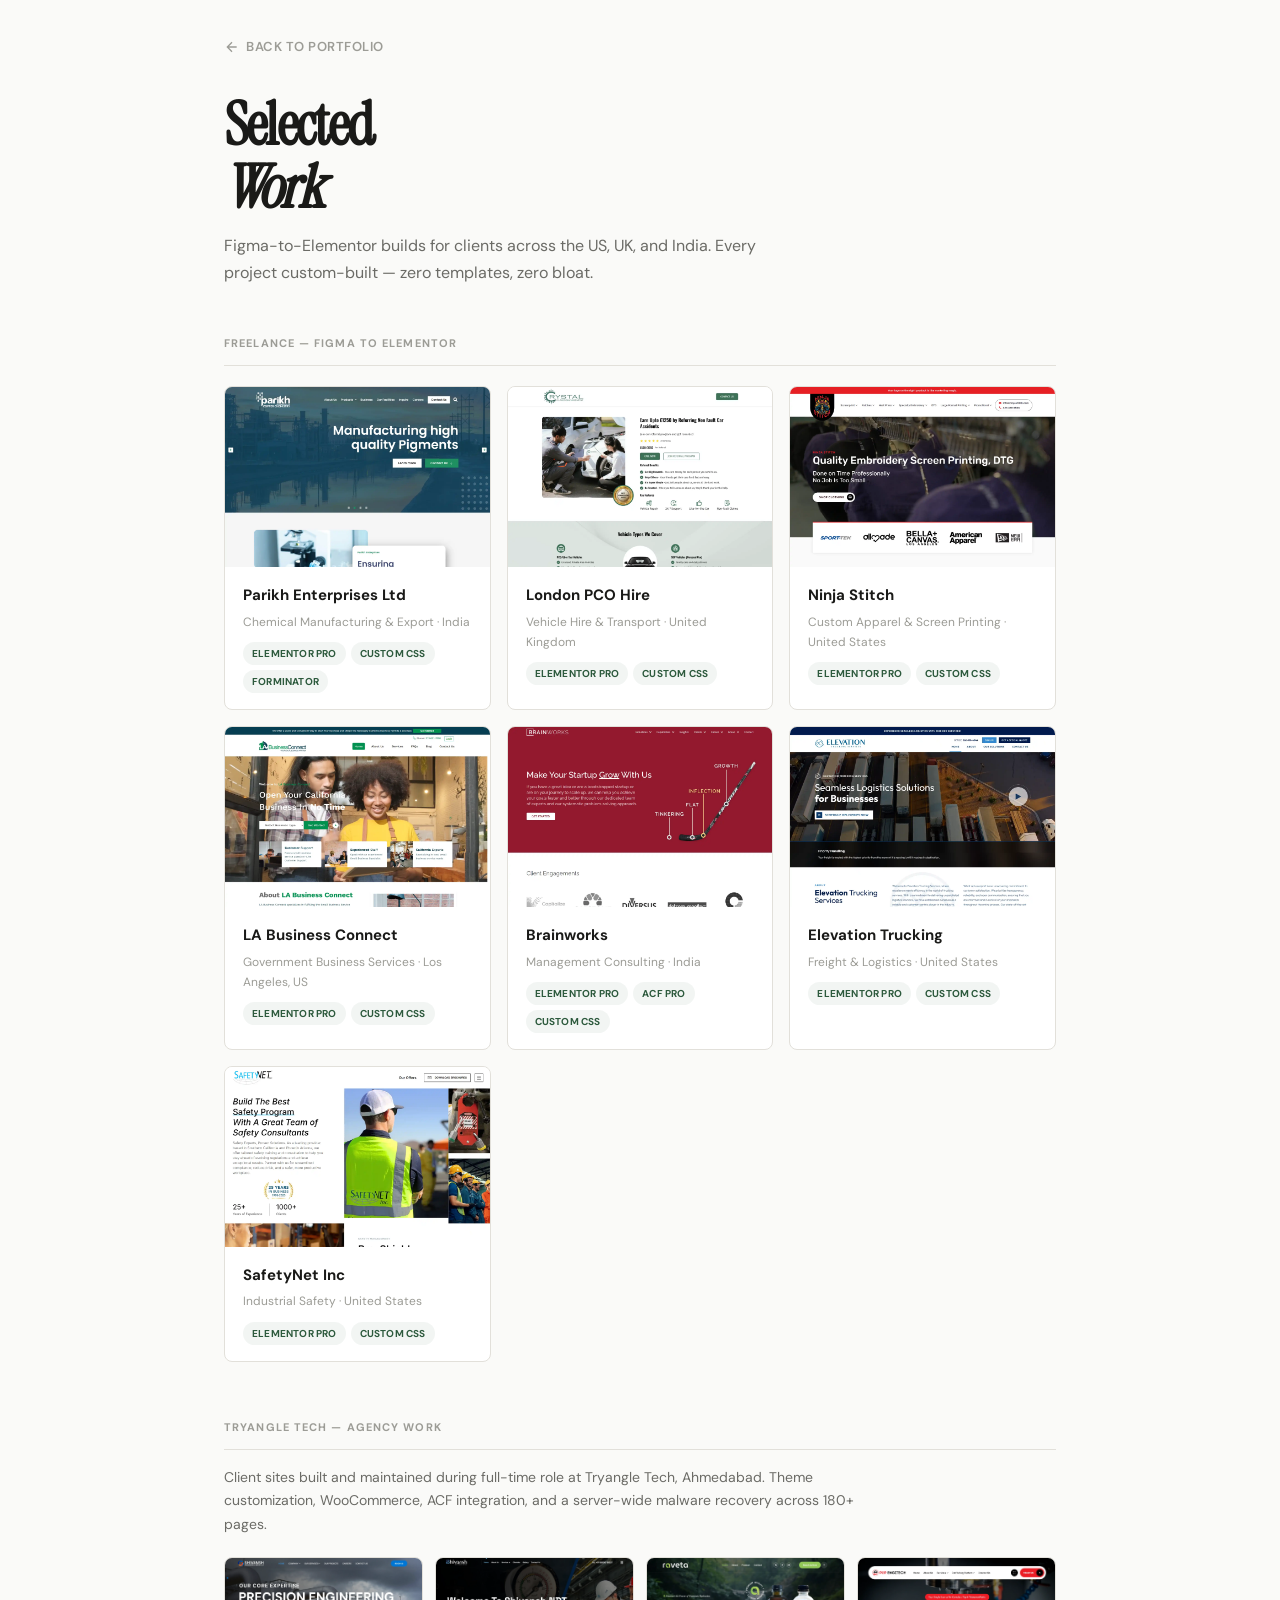
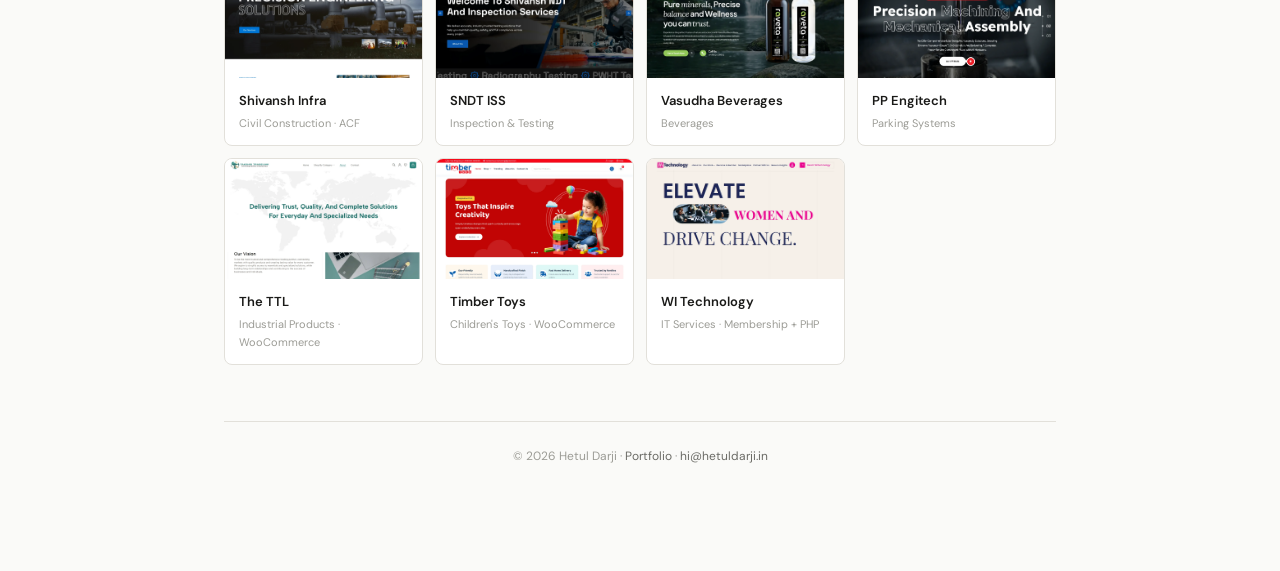
==== commit 1e6c750e: "feat: self-host Google Fonts for 200ms LCP improvement" ====
--- a/projects/index.html
+++ b/projects/index.html
@@ -4,8 +4,9 @@
 <meta charset="UTF-8">
 <meta name="viewport" content="width=device-width, initial-scale=1.0">
 <title>Projects — Hetul Darji</title>
-<link rel="preconnect" href="https://fonts.googleapis.com">
-<link href="https://fonts.googleapis.com/css2?family=DM+Sans:wght@400;500;600;700&family=Instrument+Serif:ital@0;1&display=swap" rel="stylesheet">
+
+<link rel="preload" as="style" href="/fonts.css">
+<link href="/fonts.css" rel="stylesheet">
 
 <style>
 *, *::before, *::after { margin: 0; padding: 0; box-sizing: border-box; }
--- a/fonts.css
+++ b/fonts.css
@@ -0,0 +1,44 @@
+/* DM Sans - Regular 400 */
+@font-face {
+  font-family: 'DM Sans';
+  src: url('/fonts/dm-sans-v17-latin-regular.woff2') format('woff2');
+  font-weight: 400;
+  font-style: normal;
+  font-display: swap;
+}
+
+/* DM Sans - Medium 500 */
+@font-face {
+  font-family: 'DM Sans';
+  src: url('/fonts/dm-sans-v17-latin-500.woff2') format('woff2');
+  font-weight: 500;
+  font-style: normal;
+  font-display: swap;
+}
+
+/* DM Sans - Semi-bold 600 */
+@font-face {
+  font-family: 'DM Sans';
+  src: url('/fonts/dm-sans-v17-latin-600.woff2') format('woff2');
+  font-weight: 600;
+  font-style: normal;
+  font-display: swap;
+}
+
+/* DM Sans - Bold 700 */
+@font-face {
+  font-family: 'DM Sans';
+  src: url('/fonts/dm-sans-v17-latin-700.woff2') format('woff2');
+  font-weight: 700;
+  font-style: normal;
+  font-display: swap;
+}
+
+/* Instrument Serif - Regular 400 */
+@font-face {
+  font-family: 'Instrument Serif';
+  src: url('/fonts/instrument-serif-v5-latin-regular.woff2') format('woff2');
+  font-weight: 400;
+  font-style: normal;
+  font-display: swap;
+}
--- a/fonts.css
+++ b/fonts.css
@@ -0,0 +1,44 @@
+/* DM Sans - Regular 400 */
+@font-face {
+  font-family: 'DM Sans';
+  src: url('/fonts/dm-sans-v17-latin-regular.woff2') format('woff2');
+  font-weight: 400;
+  font-style: normal;
+  font-display: swap;
+}
+
+/* DM Sans - Medium 500 */
+@font-face {
+  font-family: 'DM Sans';
+  src: url('/fonts/dm-sans-v17-latin-500.woff2') format('woff2');
+  font-weight: 500;
+  font-style: normal;
+  font-display: swap;
+}
+
+/* DM Sans - Semi-bold 600 */
+@font-face {
+  font-family: 'DM Sans';
+  src: url('/fonts/dm-sans-v17-latin-600.woff2') format('woff2');
+  font-weight: 600;
+  font-style: normal;
+  font-display: swap;
+}
+
+/* DM Sans - Bold 700 */
+@font-face {
+  font-family: 'DM Sans';
+  src: url('/fonts/dm-sans-v17-latin-700.woff2') format('woff2');
+  font-weight: 700;
+  font-style: normal;
+  font-display: swap;
+}
+
+/* Instrument Serif - Regular 400 */
+@font-face {
+  font-family: 'Instrument Serif';
+  src: url('/fonts/instrument-serif-v5-latin-regular.woff2') format('woff2');
+  font-weight: 400;
+  font-style: normal;
+  font-display: swap;
+}
